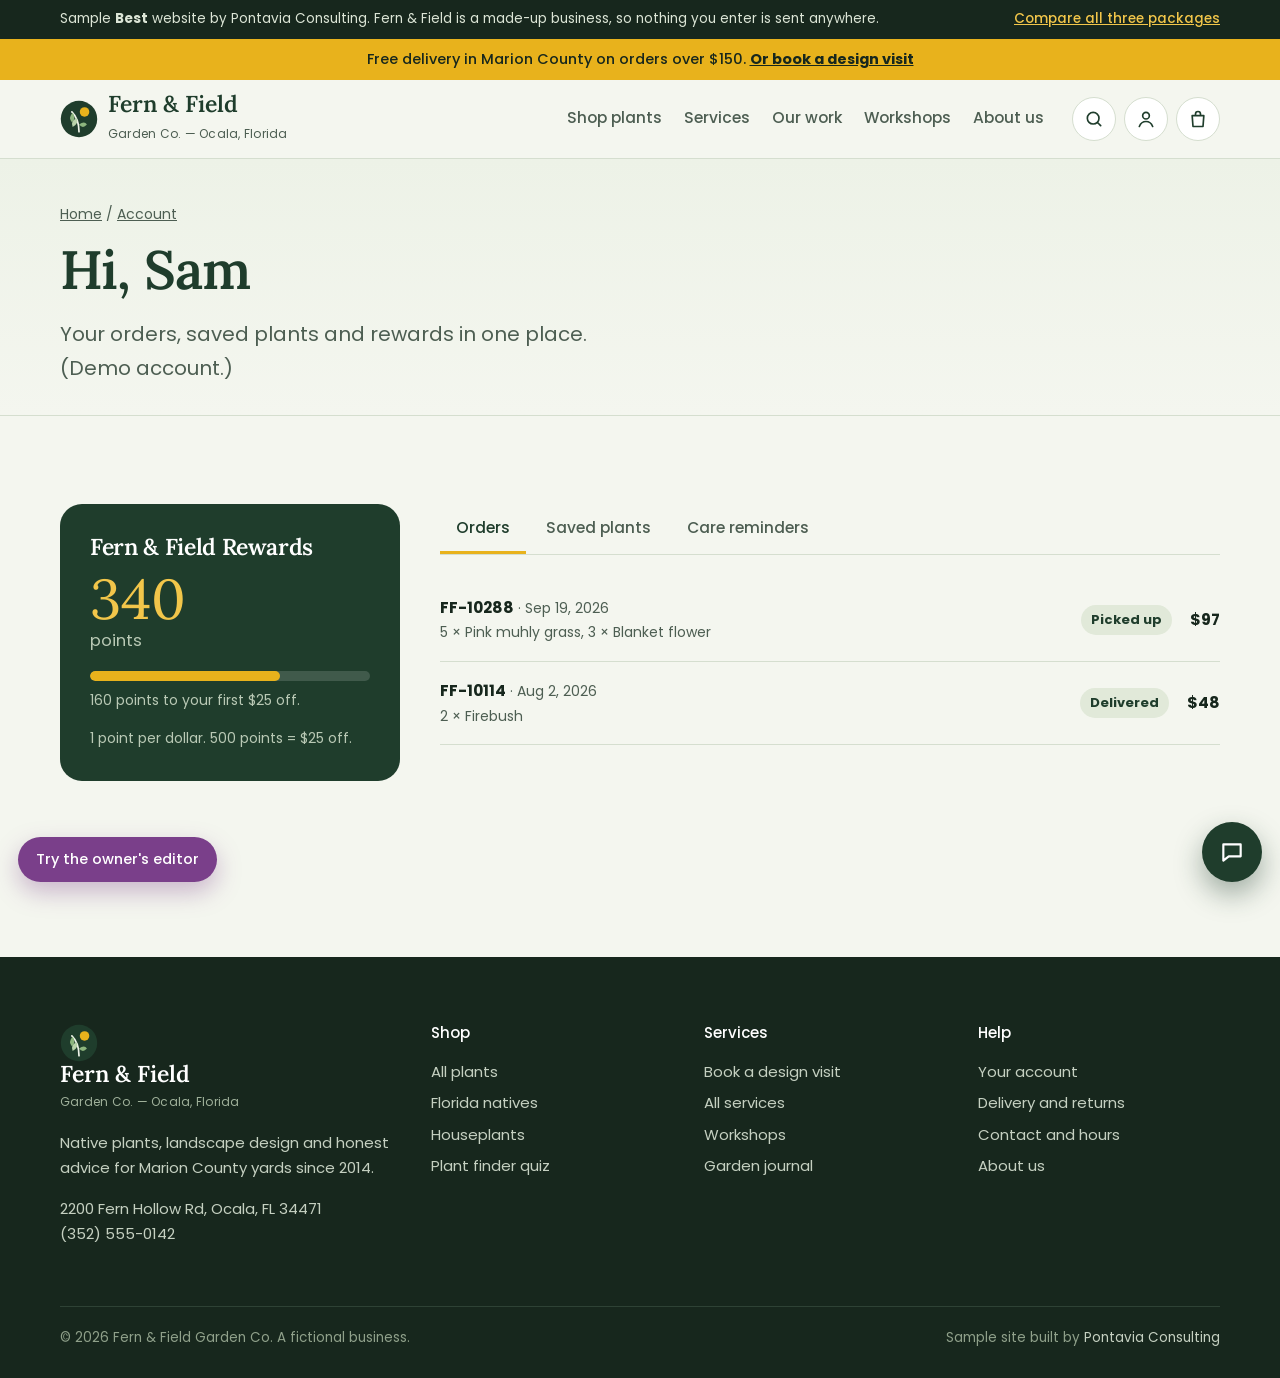
==== account.html @ 2ffda754 "Add Best package sample site (Fern & Field Garden Co.) Front-end only demo; forms, booking and store" ====
<!doctype html>
<html lang="en">
<head>
<meta charset="utf-8">
<meta name="viewport" content="width=device-width, initial-scale=1">
<title>Your Account | Fern &amp; Field Garden Co., Ocala FL</title>
<meta name="description" content="Your Fern &amp; Field orders, saved plants and rewards.">
<link rel="canonical" href="https://pontavia-consulting.github.io/pontavia-sample-best/account.html">
<meta property="og:type" content="website">
<meta property="og:title" content="Your Account | Fern &amp; Field Garden Co., Ocala FL">
<meta property="og:description" content="Your Fern &amp; Field orders, saved plants and rewards.">
<meta property="og:url" content="https://pontavia-consulting.github.io/pontavia-sample-best/account.html">
<meta name="theme-color" content="#1F3D2C">
<link rel="icon" href="assets/favicon.svg" type="image/svg+xml">
<link rel="preload" href="assets/fonts/lora.woff" as="font" type="font/woff" crossorigin>
<link rel="stylesheet" href="assets/style.css">
</head>
<body><div class="demo-bar"><div class="wrap"><span>Sample <b>Best</b> website by Pontavia Consulting. Fern &amp; Field is a made-up business, so nothing you enter is sent anywhere.</span><a href="https://pontavia-consulting.github.io/pontavia-samples/">Compare all three packages</a></div></div><div class="promo">Free delivery in Marion County on orders over $150. <a href="design.html">Or book a design visit</a></div><header class="site-head"><div class="wrap">
<a class="logo" href="index.html"><svg viewBox="0 0 48 48" aria-hidden="true"><circle cx="24" cy="24" r="23" fill="#1F3D2C"/><circle cx="31" cy="15" r="6" fill="#E8B21C"/><path d="M24 40 C24 30 22 22 15 15" stroke="#EEF3E8" stroke-width="2.2" fill="none" stroke-linecap="round"/><path d="M16 16 Q 10 22 15 28 Q 21 23 16 16Z" fill="#8DB57E"/><path d="M21 23 Q 13 26 16 34 Q 24 30 21 23Z" fill="#B9D3AA"/><path d="M24 31 Q 31 26 34 31 Q 29 37 24 31Z" fill="#8DB57E"/></svg><span><b>Fern &amp; Field</b><small>Garden Co. — Ocala, Florida</small></span></a>
<nav class="nav" id="nav" aria-label="Main"><a href="shop.html">Shop plants</a><a href="services.html">Services</a><a href="gallery.html">Our work</a><a href="workshops.html">Workshops</a><a href="team.html">About us</a></nav>
<div class="head-tools">
<button class="tool-btn" type="button" data-search-open aria-label="Search plants"><svg viewBox="0 0 24 24" fill="none" stroke="currentColor" stroke-width="2" stroke-linecap="round"><circle cx="11" cy="11" r="7"/><path d="m20 20-3.5-3.5"/></svg></button>
<a class="tool-btn hide-sm" href="account.html" aria-label="Your account and rewards"><svg viewBox="0 0 24 24" fill="none" stroke="currentColor" stroke-width="2" stroke-linecap="round"><circle cx="12" cy="8" r="4"/><path d="M4 21c1.5-4 4.5-6 8-6s6.5 2 8 6"/></svg></a>
<button class="tool-btn" type="button" data-cart-open aria-label="Open cart"><svg viewBox="0 0 24 24" fill="none" stroke="currentColor" stroke-width="2" stroke-linejoin="round"><path d="M5 8h14l-1 13H6L5 8Z"/><path d="M9 8V6a3 3 0 0 1 6 0v2"/></svg><span class="badge" data-cart-count data-n="0"></span></button>
</div>
<button class="menu-btn" aria-expanded="false" aria-controls="nav" aria-label="Menu"><span></span><span></span><span></span></button>
</div></header><main id="main"><section class="page-hero"><div class="wrap"><div class="crumbs"><a href="index.html">Home</a> / <a href="account.html">Account</a></div><h1>Hi, Sam</h1><p class="lede">Your orders, saved plants and rewards in one place. (Demo account.)</p></div></section>
<section class="section"><div class="wrap">
  <div class="grid" style="grid-template-columns:340px 1fr;gap:40px;align-items:start" id="acct">
    <div class="reward-card"><h3>Fern &amp; Field Rewards</h3><div class="points" data-points>0</div><div style="color:var(--on-oak-muted)">points</div>
      <div class="progress"><div data-points-bar style="width:0"></div></div><p class="small" style="color:var(--on-oak-muted)" data-points-next></p>
      <p class="small" style="color:var(--on-oak-muted);margin:0">1 point per dollar. 500 points = $25 off.</p></div>
    <div>
      <div class="tabs" role="tablist">
        <button role="tab" aria-selected="true" aria-controls="t-orders" id="tb-orders">Orders</button>
        <button role="tab" aria-selected="false" aria-controls="t-wish" id="tb-wish" tabindex="-1">Saved plants</button>
        <button role="tab" aria-selected="false" aria-controls="t-care" id="tb-care" tabindex="-1">Care reminders</button>
      </div>
      <div role="tabpanel" id="t-orders" aria-labelledby="tb-orders" data-orders></div>
      <div role="tabpanel" id="t-wish" aria-labelledby="tb-wish" hidden><div class="grid g3" data-wish></div></div>
      <div role="tabpanel" id="t-care" aria-labelledby="tb-care" hidden data-care></div>
    </div>
  </div>
</div></section>
<style>@media (max-width:860px){#acct{grid-template-columns:1fr !important}}</style></main><footer class="site-foot"><div class="wrap">
<div class="cols">
<div><a class="logo" href="index.html"><svg viewBox="0 0 48 48" aria-hidden="true"><circle cx="24" cy="24" r="23" fill="#1F3D2C"/><circle cx="31" cy="15" r="6" fill="#E8B21C"/><path d="M24 40 C24 30 22 22 15 15" stroke="#EEF3E8" stroke-width="2.2" fill="none" stroke-linecap="round"/><path d="M16 16 Q 10 22 15 28 Q 21 23 16 16Z" fill="#8DB57E"/><path d="M21 23 Q 13 26 16 34 Q 24 30 21 23Z" fill="#B9D3AA"/><path d="M24 31 Q 31 26 34 31 Q 29 37 24 31Z" fill="#8DB57E"/></svg><span><b>Fern &amp; Field</b><small>Garden Co. — Ocala, Florida</small></span></a><p>Native plants, landscape design and honest advice for Marion County yards since 2014.</p>
<p>2200 Fern Hollow Rd, Ocala, FL 34471<br><a href="tel:+13525550142" style="display:inline">(352) 555-0142</a></p></div>
<div><h4>Shop</h4><a href="shop.html">All plants</a><a href="shop.html?cat=natives">Florida natives</a><a href="shop.html?cat=houseplants">Houseplants</a><a href="finder.html">Plant finder quiz</a></div><div><h4>Services</h4><a href="design.html">Book a design visit</a><a href="services.html">All services</a><a href="workshops.html">Workshops</a><a href="journal.html">Garden journal</a></div><div><h4>Help</h4><a href="account.html">Your account</a><a href="faq.html">Delivery and returns</a><a href="contact.html">Contact and hours</a><a href="team.html">About us</a></div>
</div>
<div class="base"><span>© 2026 Fern &amp; Field Garden Co. A fictional business.</span><span>Sample site built by <a href="https://pontavia-consulting.github.io/pontavia-samples/" style="display:inline">Pontavia Consulting</a></span></div>
</div></footer><button class="edit-fab" type="button" data-edit-toggle>Try the owner's editor</button><div class="drawer-shade" data-drawer-shade hidden></div>
<aside class="drawer" data-drawer aria-label="Cart" aria-hidden="true">
  <div class="drawer-head"><h2>Your cart</h2><button class="icon-btn" type="button" data-cart-close aria-label="Close cart">×</button></div>
  <div class="drawer-body" data-drawer-items></div>
  <div class="drawer-foot" data-drawer-foot></div>
</aside>
<div class="search-overlay" data-search hidden role="dialog" aria-modal="true" aria-label="Search">
  <div class="search-box"><label class="sr" for="s-q">Search plants and pages</label><input id="s-q" type="search" placeholder="Search plants, workshops, services…" autocomplete="off" data-search-q>
  <ul class="search-results" data-search-results></ul></div>
</div>
<button class="chat-fab" type="button" data-chat-open aria-label="Chat with the nursery"><svg viewBox="0 0 24 24" fill="none" stroke="currentColor" stroke-width="2" stroke-linejoin="round"><path d="M4 5h16v11H9l-5 4V5Z"/></svg></button>
<section class="chat" data-chat hidden aria-label="Chat">
  <div class="chat-head"><div><b>Ask the nursery</b><small>Priya usually replies in a few minutes</small></div><button type="button" data-chat-close aria-label="Close chat">×</button></div>
  <div class="chat-log" data-chat-log aria-live="polite"></div>
  <div class="quick" data-chat-quick></div>
  <form data-chat-form><label class="sr" for="chat-in">Message</label><input id="chat-in" placeholder="Type a question" autocomplete="off"><button class="btn small" type="submit">Send</button></form>
</section><script src="assets/art.js" defer></script>
<script src="assets/data.js" defer></script>
<script src="assets/core.js" defer></script>
<script src="assets/site.js" defer></script>
<script src="assets/store.js" defer></script>
</body>
</html>
---- assets/style.css ----
/* Fern & Field Garden Co. — base styles shared by every package level */
@font-face { font-family: "Lora"; src: url("fonts/lora.woff") format("woff"); font-weight: 400 700; font-style: normal; font-display: swap; }
@font-face { font-family: "Lora"; src: url("fonts/lora-italic.woff") format("woff"); font-weight: 400 700; font-style: italic; font-display: swap; }
@font-face { font-family: "Poppins"; src: url("fonts/poppins-400.woff") format("woff"); font-weight: 400; font-display: swap; }
@font-face { font-family: "Poppins"; src: url("fonts/poppins-500.woff") format("woff"); font-weight: 500 600; font-display: swap; }
@font-face { font-family: "Poppins"; src: url("fonts/poppins-700.woff") format("woff"); font-weight: 700; font-display: swap; }
:root {
  --paper: #F4F6EF;
  --card: #FFFFFF;
  --ink: #17271D;
  --muted: #4D5E52;
  --oak: #1F3D2C;
  --oak-2: #2A4F3A;
  --moss: #557A50;
  --wash: #E1E9D9;
  --wash-2: #EDF2E7;
  --gold: #E8B21C;
  --gold-2: #F2C64A;
  --berry: #7A3F8A;
  --line: #D5DECF;
  --on-oak: #EEF3E8;
  --on-oak-muted: #B9C9B5;
  --display: "Lora", Georgia, serif;
  --body: "Poppins", system-ui, -apple-system, "Segoe UI", sans-serif;
  --wrap: 1160px;
  --r-lg: 22px; --r-md: 14px; --r-sm: 8px;
}
* { box-sizing: border-box; }
html { scroll-behavior: smooth; -webkit-text-size-adjust: 100%; }
body { margin: 0; background: var(--paper); color: var(--ink); font: 400 16.5px/1.7 var(--body); }
img, svg { max-width: 100%; display: block; }
a { color: var(--oak); }
a:hover { color: var(--berry); }
h1, h2, h3 { font-family: var(--display); font-weight: 600; line-height: 1.12; letter-spacing: -0.015em; margin: 0 0 .5em; color: var(--oak); }
h1 { font-size: clamp(40px, 6vw, 72px); }
h2 { font-size: clamp(30px, 3.8vw, 46px); }
h3 { font-size: 23px; }
p { margin: 0 0 1em; max-width: 64ch; }
:focus-visible { outline: 3px solid var(--gold); outline-offset: 3px; border-radius: 4px; }
.wrap { width: min(100% - 32px, var(--wrap)); margin-inline: auto; }
.lede { font-size: 20px; color: var(--muted); max-width: 46ch; }
.muted { color: var(--muted); }
.small { font-size: 14px; }
.sr { position: absolute; width: 1px; height: 1px; overflow: hidden; clip: rect(0 0 0 0); white-space: nowrap; }
[hidden] { display: none !important; }

/* Demo notice */
.demo-bar { background: var(--ink); color: #DCE5D6; font-size: 13.5px; padding: 8px 0; }
.demo-bar .wrap { display: flex; gap: 12px; justify-content: space-between; align-items: center; flex-wrap: wrap; }
.demo-bar a { color: var(--gold-2); font-weight: 600; }

/* Header */
.site-head { background: var(--paper); border-bottom: 1px solid var(--line); position: sticky; top: 0; z-index: 50; }
.site-head .wrap { display: flex; align-items: center; gap: 28px; min-height: 78px; }
.logo { display: flex; align-items: center; gap: 10px; text-decoration: none; color: var(--oak); margin-right: auto; }
.logo svg { width: 38px; height: 38px; }
.logo b { font-family: var(--display); font-weight: 600; font-size: 23px; line-height: 1; }
.logo small { display: block; font-size: 12px; color: var(--muted); margin-top: 3px; letter-spacing: .02em; }
.nav { display: flex; gap: 22px; align-items: center; }
.nav a { text-decoration: none; color: var(--muted); font-weight: 500; font-size: 15.5px; }
.nav a:hover, .nav a[aria-current="page"] { color: var(--oak); }
.nav a.btn, .nav a.btn:hover { color: #fff; text-decoration: none; }
.nav a[aria-current="page"] { text-decoration: underline; text-decoration-color: var(--gold); text-decoration-thickness: 3px; text-underline-offset: 8px; }
.menu-btn { display: none; background: none; border: 1.5px solid var(--line); border-radius: var(--r-sm); width: 46px; height: 46px; cursor: pointer; color: var(--oak); }
.menu-btn span { display: block; width: 20px; height: 2px; background: currentColor; margin: 4px auto; }

/* Buttons */
.btn { display: inline-flex; align-items: center; justify-content: center; gap: 8px; padding: 13px 22px; border-radius: 999px; border: 2px solid var(--oak); background: var(--oak); color: #fff; font: 600 16px/1.2 var(--body); text-decoration: none; cursor: pointer; white-space: nowrap; }
.btn:hover { background: var(--oak-2); border-color: var(--oak-2); color: #fff; }
.btn.gold { background: var(--gold); border-color: var(--gold); color: var(--ink); }
.btn.gold:hover { background: var(--gold-2); border-color: var(--gold-2); color: var(--ink); }
.btn.ghost { background: transparent; color: var(--oak); }
.btn.ghost:hover { background: var(--wash); color: var(--oak); }
.btn.small { padding: 9px 16px; font-size: 14.5px; }
.btn-row { display: flex; gap: 12px; flex-wrap: wrap; margin-top: 26px; }

/* Sections */
.section { padding: 88px 0; }
.section.tight { padding: 56px 0; }
.section.wash { background: var(--wash-2); }
.section.oak { background: var(--oak); color: var(--on-oak); }
.section.oak h2, .section.oak h3 { color: #fff; }
.section.oak p { color: var(--on-oak-muted); }
.section-head { display: flex; justify-content: space-between; align-items: end; gap: 24px; margin-bottom: 40px; flex-wrap: wrap; }
.section-head p { margin: 0; color: var(--muted); }

/* Page hero for inner pages */
.page-hero { padding: 44px 0 30px; border-bottom: 1px solid var(--line); background: linear-gradient(var(--wash-2), var(--paper)); }
.page-hero h1 { font-size: clamp(36px, 4.6vw, 54px); margin-bottom: .3em; }
.page-hero .lede { margin-bottom: 0; }
.crumbs { font-size: 14px; color: var(--muted); margin-bottom: 14px; }
.crumbs a { color: var(--muted); }

/* Home hero (Good) */
.hero { padding: 72px 0 80px; }
.hero .wrap { display: grid; grid-template-columns: 1.1fr .9fr; gap: 56px; align-items: center; }
.hero-art { background: var(--wash); border-radius: 200px 200px var(--r-lg) var(--r-lg); padding: 40px 30px 16px; }
.hero-art .sun { width: 80px; height: 80px; border-radius: 50%; background: var(--gold); margin: 0 0 -60px auto; }

/* Grids and cards */
.grid { display: grid; gap: 24px; }
.g2 { grid-template-columns: repeat(2, 1fr); }
.g3 { grid-template-columns: repeat(3, 1fr); }
.g4 { grid-template-columns: repeat(4, 1fr); }
.card { background: var(--card); border: 1px solid var(--line); border-radius: var(--r-md); padding: 28px; }
.card h3 { margin-bottom: .35em; }
.card p:last-child { margin-bottom: 0; }
.price { font-weight: 700; color: var(--oak); }
.svc { display: flex; flex-direction: column; }
.svc .meta { display: flex; justify-content: space-between; gap: 12px; border-top: 1px dashed var(--line); padding-top: 14px; margin-top: auto; font-size: 15px; }
.svc .meta span:last-child { color: var(--muted); }
.art-tile { background: var(--wash); border-radius: var(--r-md); padding: 18px 18px 6px; }

/* Nursery tag: price label shaped like a plant stake tag */
.tag { display: inline-block; position: relative; background: var(--gold); color: var(--ink); font-weight: 700; font-size: 14px; padding: 4px 12px 4px 18px; border-radius: 3px 6px 6px 3px; clip-path: polygon(10px 0, 100% 0, 100% 100%, 10px 100%, 0 50%); }

/* Steps (a real sequence) */
.steps { counter-reset: s; display: grid; grid-template-columns: repeat(3, 1fr); gap: 28px; }
.steps li { list-style: none; counter-increment: s; border-top: 3px solid var(--oak); padding-top: 18px; }
.steps li::before { content: counter(s); font-family: var(--display); font-size: 40px; color: var(--moss); display: block; line-height: 1; margin-bottom: 10px; }
.steps { padding: 0; margin: 0; }

/* Reviews */
.quote { font-family: var(--display); font-size: 22px; line-height: 1.35; color: var(--oak); margin: 0 0 16px; }
.who { font-size: 15px; color: var(--muted); }
.sample-note { font-size: 12.5px; color: var(--muted); margin-top: 16px; }

/* Forms */
form .field { display: flex; flex-direction: column; gap: 6px; margin-bottom: 16px; }
label { font-weight: 600; font-size: 15px; }
input, select, textarea { font: 400 16px/1.4 var(--body); color: var(--ink); background: #fff; border: 1.5px solid #C4CFBE; border-radius: var(--r-sm); padding: 12px 14px; width: 100%; }
input:focus, select:focus, textarea:focus { outline: none; border-color: var(--oak); box-shadow: 0 0 0 3px rgba(232,178,28,.45); }
textarea { min-height: 130px; resize: vertical; }
.row2 { display: grid; grid-template-columns: 1fr 1fr; gap: 16px; }
.err { color: #A3261B; font-size: 14px; }
input[aria-invalid="true"], select[aria-invalid="true"], textarea[aria-invalid="true"] { border-color: #A3261B; }
.success { background: var(--wash); border-left: 4px solid var(--moss); padding: 20px 22px; border-radius: var(--r-sm); }
.success h3 { margin-bottom: .25em; }

/* FAQ */
details { border-bottom: 1px solid var(--line); padding: 18px 0; }
details summary { cursor: pointer; font-weight: 600; font-size: 18px; list-style: none; display: flex; justify-content: space-between; gap: 16px; }
details summary::-webkit-details-marker { display: none; }
details summary::after { content: "+"; font-family: var(--display); font-size: 26px; line-height: .8; color: var(--moss); }
details[open] summary::after { content: "–"; }
details p { margin: 12px 0 0; color: var(--muted); }

/* Info list (hours, contact) */
.info dl { display: grid; grid-template-columns: auto 1fr; gap: 6px 22px; margin: 0; }
.info dt { font-weight: 600; }
.info dd { margin: 0; color: var(--muted); }

/* CTA band */
.cta-band { background: var(--oak); color: var(--on-oak); border-radius: var(--r-lg); padding: 52px; display: grid; grid-template-columns: 1fr auto; gap: 30px; align-items: center; overflow: hidden; position: relative; }
.cta-band h2 { color: #fff; margin-bottom: .2em; }
.cta-band p { color: var(--on-oak-muted); margin: 0; }

/* Footer */
.site-foot { background: var(--ink); color: #C5D0C1; padding: 64px 0 28px; margin-top: 88px; font-size: 15px; }
.site-foot .cols { display: grid; grid-template-columns: 1.4fr 1fr 1fr 1fr; gap: 32px; }
.site-foot h4 { color: #fff; font: 600 15px var(--body); margin: 0 0 12px; }
.site-foot a { color: #C5D0C1; text-decoration: none; display: block; padding: 3px 0; }
.site-foot a:hover { color: var(--gold-2); }
.site-foot .logo { color: #fff; margin-bottom: 14px; }
.site-foot .logo small { color: #9FB09A; }
.site-foot .base { border-top: 1px solid #2E4235; margin-top: 44px; padding-top: 20px; display: flex; justify-content: space-between; gap: 16px; flex-wrap: wrap; font-size: 13.5px; color: #8FA08A; }

@media (max-width: 960px) {
  .g4 { grid-template-columns: repeat(2, 1fr); }
  .g3 { grid-template-columns: repeat(2, 1fr); }
  .site-foot .cols { grid-template-columns: 1fr 1fr; }
}
@media (max-width: 860px) {
  .menu-btn { display: block; }
  .nav { display: none; position: absolute; left: 0; right: 0; top: 100%; background: var(--paper); flex-direction: column; align-items: stretch; gap: 0; padding: 8px 16px 18px; border-bottom: 1px solid var(--line); box-shadow: 0 16px 30px rgba(23,39,29,.12); }
  .nav.open { display: flex; }
  .nav a { padding: 12px 4px; font-size: 17px; }
  .nav .btn { margin-top: 8px; }
  .hero .wrap { grid-template-columns: 1fr; }
  .hero-art { max-width: 420px; }
  .steps { grid-template-columns: 1fr; }
  .cta-band { grid-template-columns: 1fr; padding: 34px 26px; }
}
@media (max-width: 620px) {
  body { font-size: 16px; }
  .logo small { display: none; }
  .logo b { font-size: 21px; }
  .site-head .wrap { gap: 10px; min-height: 66px; }
  .demo-bar { font-size: 12px; }
  .section { padding: 60px 0; }
  .g2, .g3, .g4, .row2 { grid-template-columns: 1fr; }
  .site-foot .cols { grid-template-columns: 1fr; }
  .lede { font-size: 18px; }
}
@media (prefers-reduced-motion: reduce) { *, *::before, *::after { animation: none !important; transition: none !important; scroll-behavior: auto !important; } }

/* Better and Best: richer layouts */

/* Seed-packet hero */
.packet-hero { padding: 64px 0 88px; background:
  radial-gradient(circle at 85% 20%, rgba(232,178,28,.18), transparent 40%), var(--paper); }
.packet-hero .wrap { display: grid; grid-template-columns: 1fr 440px; gap: 64px; align-items: center; }
.packet { background: #FBF7EA; border-radius: 6px; box-shadow: 0 1px 0 #E3DAC2, 0 30px 60px -28px rgba(31,61,44,.45); padding: 16px; transform: rotate(2deg); position: relative; }
.packet::before { content: ""; position: absolute; left: 0; right: 0; top: -9px; height: 18px; background: radial-gradient(circle at 9px 0, transparent 8px, #FBF7EA 8.5px) 0 0 / 18px 18px repeat-x; }
.packet-inner { border: 2px solid var(--oak); border-radius: 3px; padding: 18px 20px 20px; }
.packet-top { display: flex; justify-content: space-between; align-items: baseline; border-bottom: 2px solid var(--oak); padding-bottom: 8px; margin-bottom: 12px; font-size: 13px; color: var(--oak); font-weight: 600; }
.packet-top b { font-family: var(--display); font-weight: 600; font-size: 18px; }
.packet-art { background: var(--wash); border-radius: 3px; padding: 14px 24px 0; }
.packet h2 { font-size: 32px; margin: 14px 0 0; }
.packet .latin { font-style: italic; color: var(--muted); margin: 0 0 12px; }
.packet-facts { display: grid; grid-template-columns: repeat(3, 1fr); border-top: 1px solid #D9CFB4; padding-top: 10px; font-size: 13px; }
.packet-facts div { padding-right: 8px; }
.packet-facts span { display: block; color: var(--muted); }
.packet-facts strong { color: var(--oak); }
.packet-note { font-size: 14.5px; color: var(--muted); margin: 12px 0 0; }
.hero-proof { display: flex; gap: 28px; margin-top: 36px; flex-wrap: wrap; font-size: 15px; color: var(--muted); }
.hero-proof strong { display: block; font-family: var(--display); font-weight: 600; font-size: 28px; color: var(--oak); }

/* Hours card with live open/closed */
.hours-card { background: var(--card); border: 1px solid var(--line); border-radius: var(--r-md); padding: 24px; }
.open-pill { display: inline-flex; align-items: center; gap: 8px; font-weight: 700; font-size: 14.5px; padding: 5px 12px; border-radius: 999px; background: var(--wash); color: var(--oak); }
.open-pill::before { content: ""; width: 9px; height: 9px; border-radius: 50%; background: var(--moss); }
.open-pill.closed { background: #F4E4E1; color: #8A2A1E; }
.open-pill.closed::before { background: #C2412F; }
.hours-list { list-style: none; padding: 0; margin: 16px 0 0; font-size: 15px; }
.hours-list li { display: flex; justify-content: space-between; padding: 6px 0; border-bottom: 1px dashed var(--line); }
.hours-list li.today { font-weight: 700; color: var(--oak); }
.stars { color: var(--gold); letter-spacing: 2px; }
.map { aspect-ratio: 16/10; border-radius: var(--r-md); overflow: hidden; border: 1px solid var(--line); background: #DDE6D5; }

/* Filter chips */
.chips { display: flex; gap: 8px; flex-wrap: wrap; }
.chip { border: 1.5px solid var(--line); background: #fff; border-radius: 999px; padding: 8px 15px; font: 500 14.5px var(--body); color: var(--ink); cursor: pointer; }
.chip:hover { border-color: var(--moss); }
.chip[aria-pressed="true"] { background: var(--oak); border-color: var(--oak); color: #fff; }
.toolbar { display: flex; flex-wrap: wrap; gap: 14px; align-items: center; justify-content: space-between; margin-bottom: 28px; }
.toolbar .search { max-width: 280px; }
.count { color: var(--muted); font-size: 15px; }

/* Plant cards */
.plant-card { position: relative; background: var(--card); border: 1px solid var(--line); border-radius: var(--r-md); overflow: hidden; display: flex; flex-direction: column; text-decoration: none; color: inherit; }
.plant-card .pic { background: var(--wash); padding: 18px 26px 0; position: relative; }
.plant-card .body { padding: 18px 20px 20px; display: flex; flex-direction: column; gap: 4px; flex: 1; }
.plant-card h3 { font-size: 21px; margin: 0; }
.plant-card .latin { font-style: italic; color: var(--muted); font-size: 14.5px; }
.facts { display: flex; flex-wrap: wrap; gap: 6px; margin-top: 10px; }
.fact { font-size: 12.5px; background: var(--wash-2); border-radius: 4px; padding: 3px 8px; color: var(--oak); }
.fact.native { background: #EFE3F2; color: var(--berry); font-weight: 600; }
.plant-card .pic .tag { position: absolute; top: 14px; right: 14px; }
.empty { text-align: center; padding: 60px 20px; border: 2px dashed var(--line); border-radius: var(--r-md); grid-column: 1 / -1; }

/* Gallery */
.gallery { display: grid; grid-template-columns: repeat(3, 1fr); gap: 20px; }
.shot { border: 0; padding: 0; text-align: left; background: var(--card); border-radius: var(--r-md); overflow: hidden; cursor: zoom-in; border: 1px solid var(--line); font: inherit; color: inherit; }
.scene { display: grid; grid-template-columns: repeat(3, 1fr); align-items: end; background: linear-gradient(#DCE8D8 0 62%, #C9B998 62%); padding: 18px 10px 0; aspect-ratio: 4/3; }
.scene.dusk { background: linear-gradient(#F3D9A6 0 20%, #DCE8D8 70%, #BFAE8A 70%); }
.shot .cap { padding: 14px 18px 16px; }
.shot .cap b { display: block; font-family: var(--display); font-weight: 600; font-size: 19px; color: var(--oak); }
.shot .cap span { font-size: 14px; color: var(--muted); }
.lightbox { position: fixed; inset: 0; background: rgba(15,26,19,.86); display: grid; place-items: center; z-index: 200; padding: 20px; }
.lightbox-inner { background: var(--paper); border-radius: var(--r-lg); max-width: 760px; width: 100%; overflow: hidden; }
.lightbox .scene { aspect-ratio: 16/9; }
.lightbox-bar { display: flex; justify-content: space-between; align-items: center; padding: 16px 20px; gap: 12px; }
.icon-btn { width: 44px; height: 44px; border-radius: 50%; border: 1.5px solid var(--line); background: #fff; cursor: pointer; font-size: 20px; color: var(--oak); display: inline-grid; place-items: center; }

/* Before / after slider */
.ba { position: relative; border-radius: var(--r-lg); overflow: hidden; aspect-ratio: 16/7; background: #DCE8D8; user-select: none; border: 1px solid var(--line); }
.ba .layer { position: absolute; inset: 0; }
.ba .before { background: #DCE8D8; }
.ba .after { background: linear-gradient(#DCE8D8 0 60%, #C9B998 60%); }
.ba .house { position: absolute; left: 50%; bottom: 38%; width: 44%; transform: translateX(-50%); }
.ba .before .turf { position: absolute; left: 0; right: 0; bottom: 0; height: 40%; background: repeating-linear-gradient(90deg, #A8B65C 0 6px, #B9C56E 6px 13px); }
.ba .before .patch { position: absolute; bottom: 14%; width: 18%; height: 10%; background: #C9B37E; border-radius: 50%; }
.ba .after { clip-path: inset(0 0 0 50%); }
.ba .after .scene { position: absolute; left: 0; right: 0; bottom: 4%; aspect-ratio: auto; grid-template-columns: repeat(5, 1fr); padding: 0 20px; background: none; }
.ba input[type=range] { position: absolute; inset: 0; width: 100%; height: 100%; opacity: 0; cursor: ew-resize; margin: 0; }
.ba .handle { position: absolute; top: 0; bottom: 0; left: 50%; width: 3px; background: #fff; pointer-events: none; }
.ba .handle::after { content: "⟷"; position: absolute; top: 50%; left: 50%; transform: translate(-50%, -50%); width: 46px; height: 46px; border-radius: 50%; background: #fff; display: grid; place-items: center; color: var(--oak); font-size: 20px; box-shadow: 0 4px 16px rgba(0,0,0,.2); }
.ba .label { position: absolute; top: 14px; background: rgba(23,39,29,.78); color: #fff; font-size: 13px; padding: 4px 10px; border-radius: 4px; pointer-events: none; }

/* Workshops */
.event { display: grid; grid-template-columns: 92px 1fr auto; gap: 24px; align-items: center; padding: 22px 0; border-bottom: 1px solid var(--line); }
.cal { background: var(--card); border: 1.5px solid var(--oak); border-radius: var(--r-sm); text-align: center; overflow: hidden; }
.cal span { display: block; background: var(--oak); color: #fff; font-size: 13px; font-weight: 600; padding: 3px 0; }
.cal b { display: block; font-family: var(--display); font-weight: 600; font-size: 34px; color: var(--oak); padding: 4px 0 6px; }
.event h3 { margin: 0 0 4px; font-size: 22px; }
.event .when { font-size: 14.5px; color: var(--muted); }
.seats { font-size: 14px; font-weight: 600; color: var(--moss); }
.seats.low { color: #A5521B; }
.event-side { text-align: right; display: flex; flex-direction: column; gap: 8px; align-items: end; }

/* Modal (RSVP etc.) */
.modal { position: fixed; inset: 0; background: rgba(15,26,19,.6); display: grid; place-items: center; z-index: 200; padding: 16px; }
.modal-box { background: var(--paper); border-radius: var(--r-lg); padding: 30px; width: min(100%, 520px); max-height: 90vh; overflow: auto; }
.modal-head { display: flex; justify-content: space-between; align-items: start; gap: 16px; margin-bottom: 10px; }

/* Team */
.person { text-align: left; }
.person .portrait { background: var(--wash); border-radius: 120px 120px var(--r-md) var(--r-md); padding: 24px 30px 0; margin-bottom: 16px; }
.person h3 { margin-bottom: 2px; }
.person .role { color: var(--berry); font-weight: 600; font-size: 15px; margin-bottom: 8px; }

/* Journal */
.post { display: grid; grid-template-columns: 220px 1fr; gap: 28px; padding: 30px 0; border-bottom: 1px solid var(--line); align-items: start; }
.post .art-tile { padding: 12px 24px 0; }
.post h3 a { text-decoration: none; }
.post .when { font-size: 14px; color: var(--muted); margin-bottom: 6px; }
.post .more { display: none; }
.post.open .more { display: block; }

/* Booking stepper (a real sequence) */
.stepper { display: flex; gap: 8px; list-style: none; padding: 0; margin: 0 0 28px; counter-reset: st; }
.stepper li { flex: 1; counter-increment: st; font-size: 14px; font-weight: 600; color: var(--muted); border-top: 4px solid var(--line); padding-top: 10px; }
.stepper li::before { content: counter(st) ". "; }
.stepper li.on { color: var(--oak); border-color: var(--gold); }
.stepper li.done { color: var(--oak); border-color: var(--moss); }
.slot-grid { display: grid; grid-template-columns: repeat(auto-fill, minmax(118px, 1fr)); gap: 10px; }
.slot { border: 1.5px solid var(--line); background: #fff; border-radius: var(--r-sm); padding: 12px 8px; cursor: pointer; font: 500 15px var(--body); color: var(--ink); text-align: center; }
.slot small { display: block; color: var(--muted); font-size: 12.5px; }
.slot[aria-pressed="true"] { border-color: var(--oak); background: var(--oak); color: #fff; }
.slot[aria-pressed="true"] small { color: var(--on-oak-muted); }
.slot:disabled { opacity: .45; cursor: not-allowed; text-decoration: line-through; }
.choice-grid { display: grid; grid-template-columns: repeat(2, 1fr); gap: 12px; }
.choice { display: flex; gap: 12px; align-items: start; border: 1.5px solid var(--line); border-radius: var(--r-sm); padding: 14px 16px; background: #fff; cursor: pointer; font-weight: 400; }
.choice:has(input:checked) { border-color: var(--oak); box-shadow: inset 0 0 0 1px var(--oak); }
.choice input { width: auto; margin-top: 4px; accent-color: var(--oak); }
.choice b { display: block; }
.summary-box { background: var(--wash-2); border-radius: var(--r-md); padding: 22px; }
.summary-box dl { display: grid; grid-template-columns: auto 1fr; gap: 6px 16px; margin: 0; font-size: 15px; }
.summary-box dt { color: var(--muted); }
.summary-box dd { margin: 0; font-weight: 600; }
.upload { border: 2px dashed #C4CFBE; border-radius: var(--r-sm); padding: 20px; text-align: center; color: var(--muted); font-size: 15px; background: #fff; }

/* Content editor demo */
.edit-fab { position: fixed; left: 18px; bottom: 18px; z-index: 120; background: var(--berry); color: #fff; border: 0; border-radius: 999px; padding: 12px 18px; font: 600 14.5px var(--body); cursor: pointer; box-shadow: 0 10px 24px rgba(122,63,138,.35); }
.edit-bar { position: sticky; top: 0; z-index: 130; background: var(--berry); color: #fff; font-size: 14.5px; }
.edit-bar .wrap { display: flex; justify-content: space-between; align-items: center; gap: 12px; min-height: 52px; flex-wrap: wrap; }
.edit-bar .btn { background: #fff; color: var(--berry); border-color: #fff; }
body.editing [data-edit] { outline: 2px dashed rgba(122,63,138,.55); outline-offset: 4px; border-radius: 3px; cursor: text; }
body.editing [data-edit]:focus { outline: 2px solid var(--berry); background: rgba(122,63,138,.06); }
.toast { position: fixed; left: 50%; bottom: 24px; transform: translateX(-50%); background: var(--ink); color: #fff; padding: 12px 20px; border-radius: 999px; z-index: 300; font-size: 15px; box-shadow: 0 10px 30px rgba(0,0,0,.25); }

/* Monthly planting strip */
.month-strip { display: grid; grid-template-columns: 1fr 1.2fr; gap: 48px; align-items: center; }

@media (max-width: 960px) {
  .packet-hero .wrap { grid-template-columns: 1fr; }
  .packet { max-width: 440px; }
  .gallery { grid-template-columns: repeat(2, 1fr); }
  .month-strip { grid-template-columns: 1fr; }
}
@media (max-width: 620px) {
  .edit-fab { padding: 9px 14px; font-size: 13px; left: 12px; bottom: 12px; }
  .gallery, .choice-grid { grid-template-columns: 1fr; }
  .event { grid-template-columns: 70px 1fr; }
  .event-side { grid-column: 1 / -1; align-items: start; text-align: left; flex-direction: row; justify-content: space-between; width: 100%; }
  .post { grid-template-columns: 1fr; }
  .post .art-tile { max-width: 220px; }
  .stepper li { font-size: 0; }
  .stepper li::before { font-size: 14px; }
  .packet { transform: none; }
  .ba { aspect-ratio: 4/3; }
}

/* Phones: keep plant grids two-up */
@media (max-width: 620px) {
  .grid.g3:has(> .plant-card), .grid.g4:has(> .plant-card) { grid-template-columns: 1fr 1fr; gap: 12px; }
  .plant-card .pic { padding: 12px 14px 0; }
  .plant-card .body { padding: 12px 12px 14px; }
  .plant-card h3 { font-size: 17px; }
  .plant-card .latin { font-size: 13px; }
  .plant-card .facts .fact:not(.native) { display: none; }
  .plant-card .add { flex-direction: column; align-items: stretch; gap: 8px; }
  .plant-card .tag { font-size: 12.5px; top: 8px; right: 8px; }
  .heart { width: 32px; height: 32px; top: 8px; left: 8px; }
}
.edit-bar .btn.ghost { background: transparent; color: #fff; border-color: #fff; }

/* Best: online store, account, quiz, chat */

/* Header extras */
.head-tools { display: flex; gap: 8px; align-items: center; }
.tool-btn { position: relative; width: 44px; height: 44px; border-radius: 50%; border: 1.5px solid var(--line); background: #fff; color: var(--oak); cursor: pointer; display: grid; place-items: center; text-decoration: none; }
.tool-btn svg { width: 20px; height: 20px; }
.badge { position: absolute; top: -4px; right: -4px; min-width: 20px; height: 20px; border-radius: 10px; background: var(--gold); color: var(--ink); font-size: 12px; font-weight: 700; display: grid; place-items: center; padding: 0 5px; }
.badge:empty, .badge[data-n="0"] { display: none; }

/* Promo strip */
.promo { background: var(--gold); color: var(--ink); font-size: 14.5px; font-weight: 500; text-align: center; padding: 8px 16px; }
.promo a { color: var(--ink); font-weight: 700; }

/* Interactive month hero */
.months { display: grid; grid-template-columns: repeat(6, 1fr); gap: 6px; margin-top: 12px; max-width: 380px; }
.months button { border: 1.5px solid var(--line); background: #fff; border-radius: 999px; height: 38px; font: 600 13.5px var(--body); color: var(--muted); cursor: pointer; }
.months button[aria-pressed="true"] { background: var(--oak); border-color: var(--oak); color: #fff; }
.months-label { font-size: 14.5px; color: var(--muted); margin: 26px 0 0; }
.packet-actions { display: flex; justify-content: space-between; align-items: center; gap: 10px; margin-top: 14px; }
.packet-price { font-family: var(--display); font-size: 26px; color: var(--oak); }
.packet.swap .packet-art svg, .packet.swap h2 { animation: sprout .45s ease-out; }
@keyframes sprout { from { opacity: 0; transform: translateY(10px); } to { opacity: 1; transform: none; } }

/* Delivery checker */
.zip-check { background: var(--card); border: 1px solid var(--line); border-radius: var(--r-md); padding: 22px; }
.zip-check form { display: flex; gap: 10px; }
.zip-check input { max-width: 160px; }
.zip-result { margin-top: 12px; font-size: 15px; }
.zip-result.ok { color: var(--oak); }
.zip-result.no { color: #8A2A1E; }

/* Shop layout */
.shop { display: grid; grid-template-columns: 250px 1fr; gap: 36px; align-items: start; }
.filters { position: sticky; top: 100px; background: var(--card); border: 1px solid var(--line); border-radius: var(--r-md); padding: 22px; }
.filters h3 { font-family: var(--body); font-weight: 700; font-size: 15px; color: var(--ink); margin: 18px 0 8px; }
.filters h3:first-child { margin-top: 0; }
.check { display: flex; gap: 10px; align-items: center; font-weight: 600; font-size: 15px; padding: 4px 0; cursor: pointer; }
.check input { width: 18px; height: 18px; accent-color: var(--oak); }
.range-out { font-size: 14px; color: var(--muted); }
input[type=range] { accent-color: var(--oak); padding: 0; border: 0; }
.filters-toggle { display: none; }
.plant-card .add { margin-top: 14px; display: flex; justify-content: space-between; align-items: center; gap: 10px; }
.plant-card .price { font-size: 18px; }
.heart { width: 38px; height: 38px; border-radius: 50%; border: 1.5px solid var(--line); background: #fff; cursor: pointer; display: grid; place-items: center; color: var(--berry); position: absolute; top: 12px; left: 12px; }
.heart svg { width: 18px; height: 18px; }
.heart[aria-pressed="true"] svg { fill: var(--berry); }
.stock { font-size: 13px; color: var(--moss); font-weight: 600; }
.stock.low { color: #A5521B; }

/* Product page */
.product { display: grid; grid-template-columns: 1fr 1fr; gap: 56px; align-items: start; }
.product .big { background: var(--wash); border-radius: var(--r-lg); padding: 40px 60px 10px; position: sticky; top: 100px; }
.product .latin { font-style: italic; color: var(--muted); font-size: 18px; margin-top: -8px; }
.product .price { font-family: var(--display); font-weight: 600; font-size: 34px; }
.size-opts { display: flex; gap: 10px; flex-wrap: wrap; margin: 8px 0 18px; }
.qty { display: inline-flex; border: 1.5px solid #C4CFBE; border-radius: 999px; overflow: hidden; background: #fff; }
.qty button { width: 42px; border: 0; background: none; font-size: 20px; cursor: pointer; color: var(--oak); }
.qty input { width: 48px; border: 0; text-align: center; padding: 10px 0; border-radius: 0; }
.buy-row { display: flex; gap: 12px; align-items: center; flex-wrap: wrap; margin: 18px 0; }
.care-table { width: 100%; border-collapse: collapse; margin: 24px 0; font-size: 15.5px; }
.care-table th, .care-table td { text-align: left; padding: 11px 0; border-bottom: 1px solid var(--line); vertical-align: top; }
.care-table th { width: 38%; color: var(--muted); font-weight: 500; }
.pickup { display: flex; gap: 12px; align-items: start; background: var(--wash-2); border-radius: var(--r-md); padding: 16px 18px; font-size: 15px; }

/* Cart drawer */
.drawer-shade { position: fixed; inset: 0; background: rgba(15,26,19,.5); z-index: 180; }
.drawer { position: fixed; top: 0; right: 0; bottom: 0; width: min(420px, 100%); background: var(--paper); z-index: 190; display: flex; flex-direction: column; box-shadow: -20px 0 50px rgba(0,0,0,.2); transform: translateX(100%); visibility: hidden; transition: transform .28s ease, visibility 0s .28s; }
.drawer.open { transform: none; visibility: visible; transition: transform .28s ease; }
.drawer-head { display: flex; justify-content: space-between; align-items: center; padding: 18px 22px; border-bottom: 1px solid var(--line); }
.drawer-head h2 { font-size: 26px; margin: 0; }
.drawer-body { flex: 1; overflow: auto; padding: 8px 22px; }
.drawer-foot { border-top: 1px solid var(--line); padding: 18px 22px 22px; }
.line-item { display: grid; grid-template-columns: 64px 1fr auto; gap: 14px; align-items: center; padding: 14px 0; border-bottom: 1px solid var(--line); }
.line-item .thumb { background: var(--wash); border-radius: var(--r-sm); padding: 6px 8px 0; }
.line-item b { display: block; font-size: 15.5px; }
.line-item small { color: var(--muted); }
.line-item .qty { transform: scale(.85); transform-origin: left; margin-top: 4px; }
.link-btn { background: none; border: 0; padding: 0; color: var(--muted); text-decoration: underline; cursor: pointer; font: 400 13.5px var(--body); }
.totals { display: grid; grid-template-columns: 1fr auto; gap: 6px; font-size: 15.5px; margin-bottom: 16px; }
.totals .grand { font-weight: 700; font-size: 18px; color: var(--oak); border-top: 1px solid var(--line); padding-top: 8px; margin-top: 4px; }
.free-bar { font-size: 14px; color: var(--muted); margin-bottom: 14px; }
.free-bar .track { height: 8px; background: var(--wash); border-radius: 4px; margin-top: 6px; overflow: hidden; }
.free-bar .fill { height: 100%; background: var(--moss); border-radius: 4px; transition: width .3s; }

/* Checkout */
.checkout { display: grid; grid-template-columns: 1.3fr 1fr; gap: 48px; align-items: start; }
.checkout fieldset { border: 1px solid var(--line); border-radius: var(--r-md); padding: 22px 24px 8px; margin: 0 0 22px; background: var(--card); }
.checkout legend { font-family: var(--display); font-size: 22px; color: var(--oak); padding: 0 8px; }
.pay-mock { display: grid; grid-template-columns: 2fr 1fr 1fr; gap: 12px; }
.secure { font-size: 13.5px; color: var(--muted); display: flex; gap: 8px; align-items: center; margin: 4px 0 14px; }
.order-box { position: sticky; top: 100px; }

/* Account / rewards */
.reward-card { background: var(--oak); color: var(--on-oak); border-radius: var(--r-lg); padding: 30px; position: relative; overflow: hidden; }
.reward-card h3 { color: #fff; }
.points { font-family: var(--display); font-size: 56px; color: var(--gold-2); line-height: 1; }
.progress { height: 10px; background: rgba(255,255,255,.15); border-radius: 5px; margin: 16px 0 8px; overflow: hidden; }
.progress div { height: 100%; background: var(--gold); border-radius: 5px; }
.tabs { display: flex; gap: 4px; border-bottom: 1px solid var(--line); margin-bottom: 24px; overflow-x: auto; }
.tabs button { border: 0; background: none; padding: 12px 16px; font: 600 15.5px var(--body); color: var(--muted); cursor: pointer; border-bottom: 3px solid transparent; white-space: nowrap; }
.tabs button[aria-selected="true"] { color: var(--oak); border-color: var(--gold); }
.order-row { display: grid; grid-template-columns: 1fr auto auto; gap: 18px; padding: 16px 0; border-bottom: 1px solid var(--line); align-items: center; font-size: 15.5px; }
.status { font-size: 13px; font-weight: 700; padding: 4px 10px; border-radius: 999px; background: var(--wash); color: var(--oak); }
.status.ready { background: #FDF0C8; color: #7A5A00; }

/* Plant finder quiz */
.quiz { background: var(--card); border: 1px solid var(--line); border-radius: var(--r-lg); padding: 40px; max-width: 780px; }
.quiz-progress { height: 6px; background: var(--wash); border-radius: 3px; margin-bottom: 30px; overflow: hidden; }
.quiz-progress div { height: 100%; background: var(--gold); transition: width .3s; }
.quiz h2 { font-size: 34px; }
.answers { display: grid; grid-template-columns: repeat(2, 1fr); gap: 12px; margin-top: 22px; }
.answer { text-align: left; border: 1.5px solid var(--line); background: var(--paper); border-radius: var(--r-md); padding: 18px; cursor: pointer; font: 400 15.5px var(--body); color: var(--ink); }
.answer b { display: block; font-size: 17px; color: var(--oak); margin-bottom: 2px; }
.answer:hover { border-color: var(--moss); }
.match { font-size: 13px; font-weight: 700; color: var(--berry); }

/* Search overlay */
.search-overlay { position: fixed; inset: 0; background: rgba(15,26,19,.55); z-index: 210; padding: 80px 16px; }
.search-box { background: var(--paper); border-radius: var(--r-lg); max-width: 620px; margin: 0 auto; padding: 18px; box-shadow: 0 30px 70px rgba(0,0,0,.3); }
.search-box input { font-size: 19px; padding: 14px 16px; }
.search-results { list-style: none; padding: 0; margin: 10px 0 0; max-height: 50vh; overflow: auto; }
.search-results a { display: grid; grid-template-columns: 48px 1fr auto; gap: 14px; align-items: center; padding: 10px; border-radius: var(--r-sm); text-decoration: none; color: var(--ink); }
.search-results a:hover, .search-results a:focus { background: var(--wash); }
.search-results .thumb { background: var(--wash); border-radius: 6px; padding: 4px 6px 0; }

/* Chat widget */
.chat-fab { position: fixed; right: 18px; bottom: 18px; z-index: 150; width: 60px; height: 60px; border-radius: 50%; background: var(--oak); color: #fff; border: 0; cursor: pointer; display: grid; place-items: center; box-shadow: 0 12px 28px rgba(31,61,44,.4); }
.chat-fab svg { width: 26px; height: 26px; }
.chat { position: fixed; right: 18px; bottom: 90px; z-index: 160; width: min(360px, calc(100% - 36px)); background: var(--paper); border-radius: var(--r-lg); box-shadow: 0 24px 60px rgba(0,0,0,.28); overflow: hidden; display: flex; flex-direction: column; max-height: 70vh; }
.chat-head { background: var(--oak); color: #fff; padding: 16px 18px; display: flex; justify-content: space-between; align-items: center; }
.chat-head b { display: block; font-size: 16px; }
.chat-head small { color: var(--on-oak-muted); }
.chat-head button { background: none; border: 0; color: #fff; font-size: 22px; cursor: pointer; }
.chat-log { padding: 16px; overflow: auto; display: flex; flex-direction: column; gap: 10px; flex: 1; min-height: 200px; }
.msg { max-width: 85%; padding: 10px 14px; border-radius: 16px; font-size: 15px; line-height: 1.45; }
.msg.bot { background: #fff; border: 1px solid var(--line); align-self: flex-start; border-bottom-left-radius: 4px; }
.msg.me { background: var(--oak); color: #fff; align-self: flex-end; border-bottom-right-radius: 4px; }
.quick { display: flex; gap: 6px; flex-wrap: wrap; padding: 0 16px 10px; }
.quick button { border: 1.5px solid var(--line); background: #fff; border-radius: 999px; padding: 6px 12px; font: 500 13.5px var(--body); cursor: pointer; color: var(--oak); }
.chat form { display: flex; gap: 8px; padding: 12px; border-top: 1px solid var(--line); }
.chat form input { padding: 10px 12px; }
.typing { color: var(--muted); font-size: 13px; padding: 0 16px 6px; }

/* Newsletter */
.signup { display: flex; gap: 10px; max-width: 460px; }

@media (max-width: 960px) {
  .shop { grid-template-columns: 1fr; }
  .filters { position: static; display: none; }
  .filters.open { display: block; }
  .filters-toggle { display: inline-flex; }
  .product, .checkout { grid-template-columns: 1fr; }
  .product .big, .order-box { position: static; }
}
@media (max-width: 620px) {
  .chat-fab { width: 52px; height: 52px; right: 12px; bottom: 12px; }
  .tool-btn { width: 40px; height: 40px; }
  .answers, .pay-mock { grid-template-columns: 1fr; }
  .quiz { padding: 24px; }
  .product .big { padding: 24px 40px 6px; }
  .signup { flex-direction: column; }
  .zip-check form { flex-direction: column; }
  .zip-check input { max-width: none; }
  .head-tools .tool-btn.hide-sm { display: none; }
  .order-row { grid-template-columns: 1fr auto; }
}
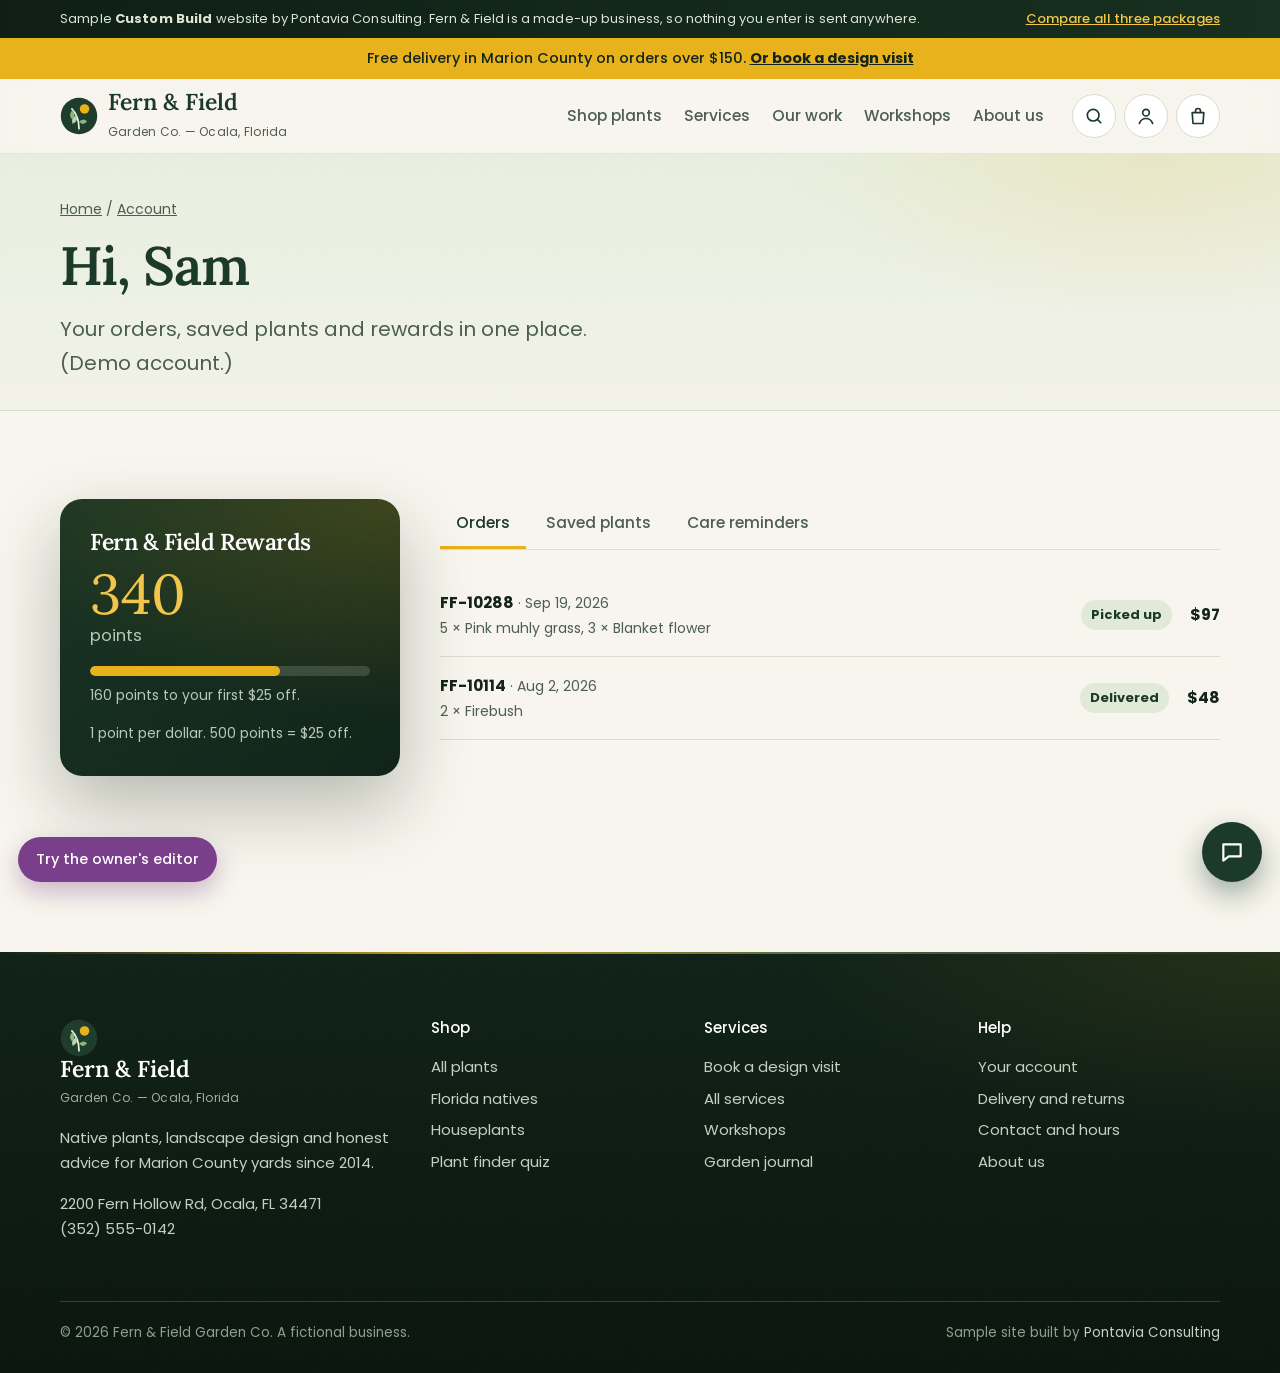
==== commit 0caa19e1: "Visual overhaul: dramatic hero scene, lit plant illustrations, glass header, deeper cards, scroll re" ====
--- a/account.html
+++ b/account.html
@@ -5,17 +5,18 @@
 <meta name="viewport" content="width=device-width, initial-scale=1">
 <title>Your Account | Fern &amp; Field Garden Co., Ocala FL</title>
 <meta name="description" content="Your Fern &amp; Field orders, saved plants and rewards.">
-<link rel="canonical" href="https://pontavia-consulting.github.io/pontavia-sample-best/account.html">
+<link rel="canonical" href="https://pontavia-consulting.github.io/Pontavia-Sample-Best/account.html">
 <meta property="og:type" content="website">
 <meta property="og:title" content="Your Account | Fern &amp; Field Garden Co., Ocala FL">
 <meta property="og:description" content="Your Fern &amp; Field orders, saved plants and rewards.">
-<meta property="og:url" content="https://pontavia-consulting.github.io/pontavia-sample-best/account.html">
+<meta property="og:url" content="https://pontavia-consulting.github.io/Pontavia-Sample-Best/account.html">
 <meta name="theme-color" content="#1F3D2C">
 <link rel="icon" href="assets/favicon.svg" type="image/svg+xml">
 <link rel="preload" href="assets/fonts/lora.woff" as="font" type="font/woff" crossorigin>
 <link rel="stylesheet" href="assets/style.css">
+<link rel="stylesheet" href="assets/polish.css">
 </head>
-<body><div class="demo-bar"><div class="wrap"><span>Sample <b>Best</b> website by Pontavia Consulting. Fern &amp; Field is a made-up business, so nothing you enter is sent anywhere.</span><a href="https://pontavia-consulting.github.io/pontavia-samples/">Compare all three packages</a></div></div><div class="promo">Free delivery in Marion County on orders over $150. <a href="design.html">Or book a design visit</a></div><header class="site-head"><div class="wrap">
+<body><div class="demo-bar"><div class="wrap"><span>Sample <b>Custom Build</b> website by Pontavia Consulting. Fern &amp; Field is a made-up business, so nothing you enter is sent anywhere.</span><a href="https://pontavia-consulting.github.io/Pontavia-Samples/">Compare all three packages</a></div></div><div class="promo">Free delivery in Marion County on orders over $150. <a href="design.html">Or book a design visit</a></div><header class="site-head"><div class="wrap">
 <a class="logo" href="index.html"><svg viewBox="0 0 48 48" aria-hidden="true"><circle cx="24" cy="24" r="23" fill="#1F3D2C"/><circle cx="31" cy="15" r="6" fill="#E8B21C"/><path d="M24 40 C24 30 22 22 15 15" stroke="#EEF3E8" stroke-width="2.2" fill="none" stroke-linecap="round"/><path d="M16 16 Q 10 22 15 28 Q 21 23 16 16Z" fill="#8DB57E"/><path d="M21 23 Q 13 26 16 34 Q 24 30 21 23Z" fill="#B9D3AA"/><path d="M24 31 Q 31 26 34 31 Q 29 37 24 31Z" fill="#8DB57E"/></svg><span><b>Fern &amp; Field</b><small>Garden Co. — Ocala, Florida</small></span></a>
 <nav class="nav" id="nav" aria-label="Main"><a href="shop.html">Shop plants</a><a href="services.html">Services</a><a href="gallery.html">Our work</a><a href="workshops.html">Workshops</a><a href="team.html">About us</a></nav>
 <div class="head-tools">
@@ -48,7 +49,7 @@
 <p>2200 Fern Hollow Rd, Ocala, FL 34471<br><a href="tel:+13525550142" style="display:inline">(352) 555-0142</a></p></div>
 <div><h4>Shop</h4><a href="shop.html">All plants</a><a href="shop.html?cat=natives">Florida natives</a><a href="shop.html?cat=houseplants">Houseplants</a><a href="finder.html">Plant finder quiz</a></div><div><h4>Services</h4><a href="design.html">Book a design visit</a><a href="services.html">All services</a><a href="workshops.html">Workshops</a><a href="journal.html">Garden journal</a></div><div><h4>Help</h4><a href="account.html">Your account</a><a href="faq.html">Delivery and returns</a><a href="contact.html">Contact and hours</a><a href="team.html">About us</a></div>
 </div>
-<div class="base"><span>© 2026 Fern &amp; Field Garden Co. A fictional business.</span><span>Sample site built by <a href="https://pontavia-consulting.github.io/pontavia-samples/" style="display:inline">Pontavia Consulting</a></span></div>
+<div class="base"><span>© 2026 Fern &amp; Field Garden Co. A fictional business.</span><span>Sample site built by <a href="https://pontavia-consulting.github.io/Pontavia-Samples/" style="display:inline">Pontavia Consulting</a></span></div>
 </div></footer><button class="edit-fab" type="button" data-edit-toggle>Try the owner's editor</button><div class="drawer-shade" data-drawer-shade hidden></div>
 <aside class="drawer" data-drawer aria-label="Cart" aria-hidden="true">
   <div class="drawer-head"><h2>Your cart</h2><button class="icon-btn" type="button" data-cart-close aria-label="Close cart">×</button></div>
@@ -70,5 +71,6 @@
 <script src="assets/core.js" defer></script>
 <script src="assets/site.js" defer></script>
 <script src="assets/store.js" defer></script>
+<script src="assets/polish.js" defer></script>
 </body>
 </html>
--- a/assets/polish.css
+++ b/assets/polish.css
@@ -0,0 +1,105 @@
+/* Fern & Field: polish layer (loaded after style.css on every page of every package).
+   Dramatic hero scene, glass header, deeper cards and buttons, grain, scroll reveals.
+   Everything here is progressive: without JS the pages are still complete and readable. */
+
+:root {
+  --paper: #F7F5ED;
+  --wash-2: #ECF1E5;
+  --oak: #1C3A29;
+  --ink: #14241A;
+  --ease: cubic-bezier(.2, .8, .2, 1);
+  --shadow-1: 0 1px 2px rgba(20, 36, 26, .06), 0 8px 24px rgba(20, 36, 26, .07);
+  --shadow-2: 0 2px 4px rgba(20, 36, 26, .08), 0 22px 50px rgba(20, 36, 26, .16);
+  --grain: url("data:image/svg+xml;utf8,<svg xmlns='http://www.w3.org/2000/svg' width='160' height='160'><filter id='n'><feTurbulence type='fractalNoise' baseFrequency='.85' numOctaves='2' stitchTiles='stitch'/><feColorMatrix values='0 0 0 0 0  0 0 0 0 0  0 0 0 0 0  0 0 0 .55 0'/></filter><rect width='100%' height='100%' filter='url(%23n)' opacity='.5'/></svg>");
+}
+body { background: var(--paper); -webkit-font-smoothing: antialiased; text-rendering: optimizeLegibility; }
+h1, h2, h3 { letter-spacing: -.02em; }
+::selection { background: var(--gold-2); color: var(--ink); }
+
+/* ---------- Demo bar and header ---------- */
+.demo-bar { background: linear-gradient(90deg, #0F1F16, #17301F); font-size: 13px; letter-spacing: .01em; }
+.site-head { background: rgba(247, 245, 237, .78); -webkit-backdrop-filter: blur(16px) saturate(1.4); backdrop-filter: blur(16px) saturate(1.4); border-bottom: 1px solid rgba(20, 36, 26, .08); transition: box-shadow .35s, background .35s; }
+.site-head.scrolled { box-shadow: 0 10px 34px rgba(20, 36, 26, .12); background: rgba(247, 245, 237, .92); }
+.site-head .wrap { min-height: 74px; transition: min-height .35s var(--ease); }
+.site-head.scrolled .wrap { min-height: 62px; }
+.nav a { position: relative; transition: color .25s; }
+.nav a::after { content: ""; position: absolute; left: 0; right: 0; bottom: -4px; height: 2px; border-radius: 2px; background: linear-gradient(90deg, var(--gold), var(--moss)); transform: scaleX(0); transform-origin: left; transition: transform .35s var(--ease); }
+.nav a:hover::after, .nav a[aria-current="page"]::after, .nav a.active::after { transform: scaleX(1); }
+
+/* ---------- Buttons ---------- */
+.btn:not(.ghost):not(.gold) { background: linear-gradient(180deg, #2F5B42 0%, #1C3A29 100%); border-color: #1C3A29; box-shadow: 0 10px 24px rgba(28, 58, 41, .28), inset 0 1px 0 rgba(255, 255, 255, .18); transition: transform .3s var(--ease), box-shadow .3s; }
+.btn:not(.ghost):not(.gold):hover { transform: translateY(-2px); box-shadow: 0 16px 34px rgba(28, 58, 41, .36), inset 0 1px 0 rgba(255, 255, 255, .22); }
+.btn.gold { background: linear-gradient(180deg, #F4CE58, #E8B21C); border-color: #E8B21C; color: #2A1E02; box-shadow: 0 10px 24px rgba(232, 178, 28, .3), inset 0 1px 0 rgba(255, 255, 255, .4); transition: transform .3s var(--ease), box-shadow .3s; }
+.btn.gold:hover { transform: translateY(-2px); box-shadow: 0 16px 34px rgba(232, 178, 28, .42); }
+.btn.ghost { transition: transform .3s var(--ease), background .25s, color .25s; }
+.btn.ghost:hover { transform: translateY(-2px); }
+
+/* ---------- Sections ---------- */
+.section.wash { position: relative; background: linear-gradient(180deg, #EFF3E9 0%, #E6EEDF 100%); }
+.section.wash::after { content: ""; position: absolute; inset: 0; background: var(--grain); opacity: .06; mix-blend-mode: multiply; pointer-events: none; }
+.section-head h2 { position: relative; }
+.section-head h2::before { content: ""; display: block; width: 44px; height: 3px; border-radius: 3px; margin-bottom: 18px; background: linear-gradient(90deg, var(--gold), var(--moss)); }
+.card { border-radius: 18px; border-color: rgba(20, 36, 26, .08); box-shadow: var(--shadow-1); transition: transform .4s var(--ease), box-shadow .4s; }
+.card:hover { transform: translateY(-5px); box-shadow: var(--shadow-2); }
+.plant-card { border-radius: 20px; border-color: rgba(20, 36, 26, .08); box-shadow: var(--shadow-1); transition: transform .45s var(--ease), box-shadow .45s; }
+.plant-card:hover { transform: translateY(-7px); box-shadow: var(--shadow-2); }
+.plant-card .pic { background: radial-gradient(120% 90% at 50% 18%, #FBFCF6 0%, #E6EEDC 55%, #D6E3C8 100%); overflow: hidden; }
+.plant-card .pic .art svg { transition: transform .7s var(--ease); transform-origin: 50% 90%; }
+.plant-card:hover .pic .art svg { transform: scale(1.07) translateY(-2px); }
+.plant-card h3, .card h3 { letter-spacing: -.01em; }
+.event, .hours-card, .zip-check, .ba, .map { border-radius: 20px; box-shadow: var(--shadow-1); }
+.reward-card, .cta-band { background: var(--grain), radial-gradient(700px 360px at 100% 0%, rgba(232, 178, 28, .22), transparent 60%), linear-gradient(135deg, #1C3A29 0%, #14291D 100%); background-blend-mode: soft-light, normal, normal; box-shadow: 0 30px 70px rgba(20, 36, 26, .28); }
+.quote { font-family: var(--display); }
+
+/* ---------- Dramatic hero scene ---------- */
+.hero, .packet-hero { position: relative; isolation: isolate; overflow: hidden; border-radius: 0 0 50% 50% / 0 0 54px 54px; color: #EEF3E8; padding: 96px 0 190px;
+  background:
+    radial-gradient(520px 420px at var(--mx, 78%) var(--my, 22%), rgba(247, 214, 130, .30), transparent 62%),
+    radial-gradient(820px 520px at 84% 12%, rgba(240, 196, 100, .30), transparent 62%),
+    radial-gradient(700px 520px at 4% 100%, rgba(80, 160, 110, .20), transparent 62%),
+    linear-gradient(180deg, #0E2016 0%, #15301F 52%, #1D3C2A 100%); }
+.hero::before, .packet-hero::before { content: ""; position: absolute; inset: 0; z-index: -1; background: var(--grain); mix-blend-mode: soft-light; opacity: .55; pointer-events: none; }
+.hero .wrap, .packet-hero .wrap { position: relative; z-index: 3; }
+.hero h1, .packet-hero h1 { color: #FBF8EE; font-size: clamp(42px, 6.4vw, 82px); line-height: 1.03; letter-spacing: -.03em; text-shadow: 0 2px 30px rgba(0, 0, 0, .25); }
+.hero h1 em, .packet-hero h1 em { font-style: italic; color: var(--gold-2); }
+.hero .lede, .packet-hero .lede { color: #C9D8C5; font-size: clamp(17px, 2vw, 21px); }
+.hero .muted, .packet-hero .muted, .hero .small, .packet-hero .months-label { color: #AFC3AC; }
+.hero .btn.ghost, .packet-hero .btn.ghost { color: #F4F1E4; border-color: rgba(244, 241, 228, .5); background: rgba(255, 255, 255, .05); -webkit-backdrop-filter: blur(6px); backdrop-filter: blur(6px); }
+.hero .btn.ghost:hover, .packet-hero .btn.ghost:hover { background: #F4F1E4; color: var(--oak); }
+.hero .btn:not(.ghost):not(.gold), .packet-hero .btn:not(.ghost):not(.gold) { background: linear-gradient(180deg, #F4CE58, #E8B21C); border-color: #E8B21C; color: #2A1E02; box-shadow: 0 12px 30px rgba(232, 178, 28, .35), inset 0 1px 0 rgba(255, 255, 255, .45); }
+.packet-hero .months button { background: rgba(255, 255, 255, .07); color: #DDE8D8; border-color: rgba(255, 255, 255, .22); }
+.packet-hero .months button[aria-pressed="true"] { background: var(--gold); color: #2A1E02; border-color: var(--gold); }
+.packet-hero .hero-proof, .hero .hero-proof { color: #B9CBB5; }
+.packet-hero .hero-proof strong, .hero .hero-proof strong { color: #FBF8EE; }
+.hero-art { background: radial-gradient(90% 70% at 50% 22%, rgba(255, 244, 204, .55), rgba(255, 244, 204, 0) 70%), linear-gradient(180deg, #E9F0DD 0%, #CFDFC0 100%); box-shadow: 0 40px 80px rgba(0, 0, 0, .4), inset 0 0 0 1px rgba(255, 255, 255, .5); }
+.hero-art .sun { background: radial-gradient(circle at 35% 30%, #FFE79A, #E8B21C 70%); box-shadow: 0 0 60px 20px rgba(247, 214, 130, .55); }
+.packet { filter: drop-shadow(0 40px 60px rgba(0, 0, 0, .45)); }
+.hero-scene { position: absolute; left: 0; right: 0; bottom: -1px; height: 260px; z-index: 1; pointer-events: none; }
+.hero-scene svg { position: absolute; left: -4%; width: 108%; bottom: 0; height: 100%; will-change: transform; }
+.hero-pollen { position: absolute; inset: 0; z-index: 2; pointer-events: none; width: 100%; height: 100%; }
+.hero::after, .packet-hero::after { content: ""; position: absolute; left: 0; right: 0; bottom: -1px; height: 46px; z-index: 2; background: var(--paper); -webkit-mask: radial-gradient(60px 46px at 50% 100%, #000 98%, transparent) 0 0 / 120px 100% repeat-x; mask: radial-gradient(60px 46px at 50% 100%, #000 98%, transparent) 0 0 / 120px 100% repeat-x; opacity: 0; }
+
+/* page title bands on inner pages */
+.page-head, .page-hero { position: relative; background: radial-gradient(600px 260px at 90% 0%, rgba(232, 178, 28, .14), transparent 62%), linear-gradient(180deg, #EAF1E2, #F4F4EA); }
+.page-head::after, .page-hero::after { content: ""; position: absolute; inset: 0; background: var(--grain); opacity: .05; mix-blend-mode: multiply; pointer-events: none; }
+
+/* ---------- Footer ---------- */
+.site-foot { position: relative; background: var(--grain), radial-gradient(800px 300px at 100% 0%, rgba(232, 178, 28, .10), transparent 60%), linear-gradient(180deg, #14281C, #0D1A12); background-blend-mode: soft-light, normal, normal; }
+.site-foot::before { content: ""; position: absolute; top: 0; left: 0; right: 0; height: 2px; background: linear-gradient(90deg, transparent, var(--gold), var(--moss), transparent); opacity: .8; }
+
+/* ---------- Reveals ---------- */
+.pf .pf-in { opacity: 0; transform: translate3d(0, 30px, 0); transition: opacity .9s var(--ease), transform .9s var(--ease); transition-delay: var(--d, 0s); }
+.pf .pf-in.pf-show { opacity: 1; transform: none; }
+.hero .wrap > *, .packet-hero .wrap > * { animation: pf-rise 1s var(--ease) both; }
+.hero .wrap > :nth-child(2), .packet-hero .wrap > :nth-child(2) { animation-delay: .18s; }
+@keyframes pf-rise { from { opacity: 0; transform: translate3d(0, 34px, 0); filter: blur(6px); } to { opacity: 1; transform: none; filter: none; } }
+
+@media (max-width: 860px) { .hero, .packet-hero { padding: 56px 0 150px; } .hero-scene { height: 190px; } }
+@media (prefers-reduced-motion: reduce) {
+  .hero .wrap > *, .packet-hero .wrap > * { animation: none !important; }
+  .pf .pf-in { opacity: 1 !important; transform: none !important; }
+  .plant-card .pic .art svg { transition: none !important; }
+}
+
+.packet .btn.ghost { color: var(--oak); border-color: var(--oak); background: transparent; -webkit-backdrop-filter: none; backdrop-filter: none; }
+.packet .btn.ghost:hover { background: var(--oak); color: #fff; }
